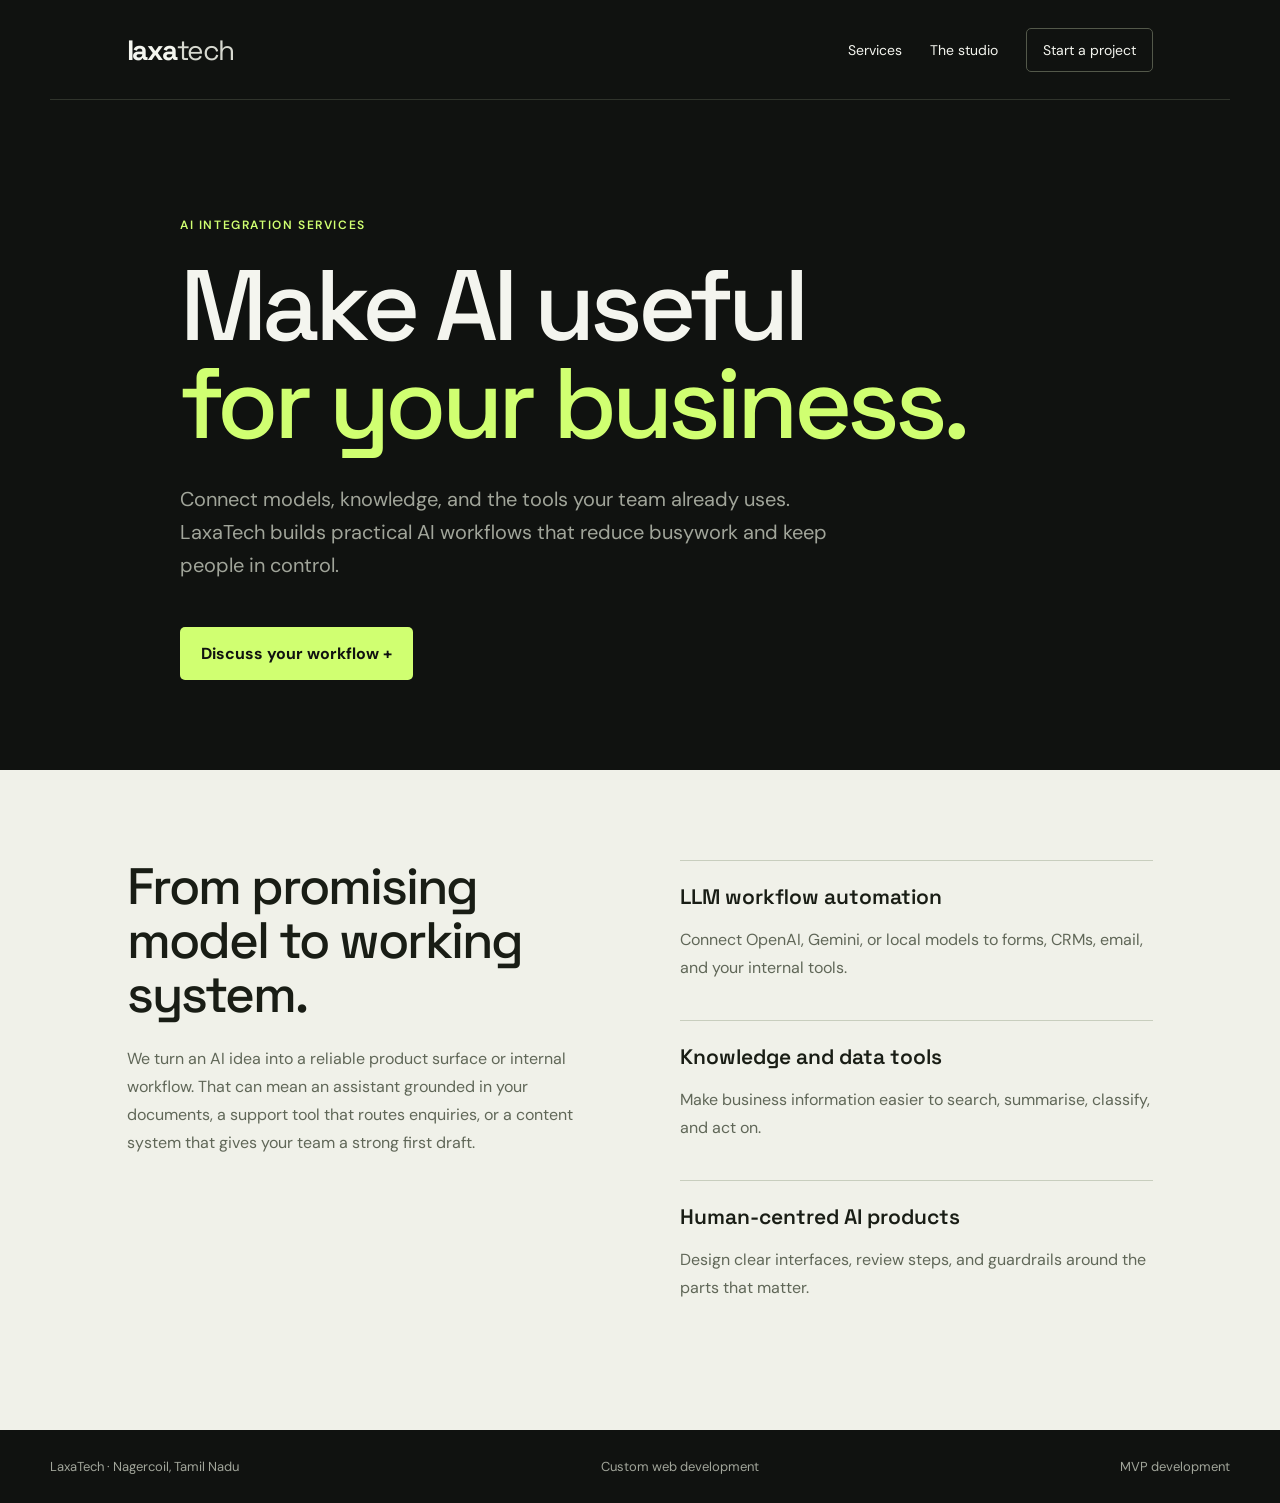
==== ai-integration-services/index.html @ cdd63769 "Add SEO enhancements and new service pages for LaxaTech" ====
<!DOCTYPE html>
<html lang="en">
<head>
  <meta charset="utf-8"><meta name="viewport" content="width=device-width, initial-scale=1">
  <title>AI Integration Services for Business | LaxaTech</title>
  <meta name="description" content="LaxaTech connects AI models, business data, and everyday tools into useful workflows, assistants, and automations for growing teams.">
  <link rel="canonical" href="https://laxatech.tech/ai-integration-services">
  <meta name="robots" content="index,follow">
  <link rel="stylesheet" href="../service-page.css">
  <script type="application/ld+json">{"@context":"https://schema.org","@type":"Service","name":"AI integration services","provider":{"@type":"Organization","name":"LaxaTech","url":"https://laxatech.tech/"},"serviceType":"AI integration services","areaServed":"Worldwide"}</script>
</head>
<body>
  <header class="header wrap"><a class="brand" href="../">laxa<span class="brand-light">tech</span></a><nav aria-label="Main navigation"><a href="../#services">Services</a><a href="../#studio">The studio</a><a class="cta" href="../#start">Start a project</a></nav></header>
  <main>
    <section class="hero wrap"><p class="eyebrow">AI INTEGRATION SERVICES</p><h1>Make AI useful<br><span>for your business.</span></h1><p class="lede">Connect models, knowledge, and the tools your team already uses. LaxaTech builds practical AI workflows that reduce busywork and keep people in control.</p><a class="button" href="../#start">Discuss your workflow +</a></section>
    <section class="content"><div class="wrap content-grid"><div><h2>From promising model to working system.</h2><p>We turn an AI idea into a reliable product surface or internal workflow. That can mean an assistant grounded in your documents, a support tool that routes enquiries, or a content system that gives your team a strong first draft.</p></div><div><div class="feature"><h3>LLM workflow automation</h3><p>Connect OpenAI, Gemini, or local models to forms, CRMs, email, and your internal tools.</p></div><div class="feature"><h3>Knowledge and data tools</h3><p>Make business information easier to search, summarise, classify, and act on.</p></div><div class="feature"><h3>Human-centred AI products</h3><p>Design clear interfaces, review steps, and guardrails around the parts that matter.</p></div></div></div></section>
  </main>
  <footer class="footer wrap"><span>LaxaTech · Nagercoil, Tamil Nadu</span><a href="../custom-web-development">Custom web development</a><a href="../mvp-development">MVP development</a></footer>
</body>
</html>
---- service-page.css ----
@import url('https://fonts.googleapis.com/css2?family=DM+Sans:wght@400;500;600;700&family=Space+Grotesk:wght@400;500;600;700&display=swap');
:root{--bg:#101210;--text:#f4f5ef;--muted:#a1a59a;--lime:#d0ff71;--line:#30342c;--paper:#f0f1e9;--ink:#191d15}*{box-sizing:border-box}html{scroll-behavior:smooth}body{margin:0;background:var(--bg);color:var(--text);font-family:'DM Sans',sans-serif;-webkit-font-smoothing:antialiased}a{color:inherit;text-decoration:none}.wrap{max-width:1180px;margin:auto;padding:0 6%}.header{height:100px;border-bottom:1px solid var(--line);display:flex;align-items:center;justify-content:space-between}.brand{font-family:'Space Grotesk',sans-serif;font-size:28px;font-weight:700;letter-spacing:-1.5px}.brand-light{font-weight:400;color:#d7d9d0}.header nav{display:flex;gap:28px;align-items:center;font-size:14px}.header nav a:hover{color:var(--lime)}.header .cta{border:1px solid #53584a;border-radius:5px;padding:12px 16px}.hero{padding:105px 0 90px;max-width:920px}.eyebrow{color:var(--lime);font-size:12px;font-weight:600;letter-spacing:1.6px}.hero h1{font-family:'Space Grotesk',sans-serif;font-size:clamp(48px,8vw,100px);line-height:.98;letter-spacing:-5px;font-weight:500;margin:24px 0 30px}.hero h1 span{color:var(--lime)}.lede{max-width:650px;color:var(--muted);font-size:20px;line-height:1.65}.button{display:inline-block;background:var(--lime);color:var(--bg);font-weight:700;padding:16px 21px;border-radius:5px;margin-top:25px}.content{background:var(--paper);color:var(--ink);padding:90px 0}.content-grid{display:grid;grid-template-columns:1fr 1fr;gap:80px}.content h2{font:500 clamp(32px,4vw,56px)/1.05 'Space Grotesk',sans-serif;letter-spacing:-2px;margin:0 0 24px}.content h3{font:600 21px 'Space Grotesk',sans-serif;margin:0 0 10px}.content p{line-height:1.75;color:#606758}.feature{border-top:1px solid #c8cebe;padding:22px 0}.footer{padding:28px 0;color:var(--muted);font-size:13px;display:flex;justify-content:space-between;gap:20px}.footer a:hover{color:var(--lime)}@media(max-width:700px){.header{height:82px}.header nav a:not(.cta){display:none}.hero{padding:70px 0 65px}.hero h1{letter-spacing:-2.5px}.lede{font-size:17px}.content{padding:60px 0}.content-grid{grid-template-columns:1fr;gap:45px}.footer{flex-wrap:wrap}.footer span{width:100%}}
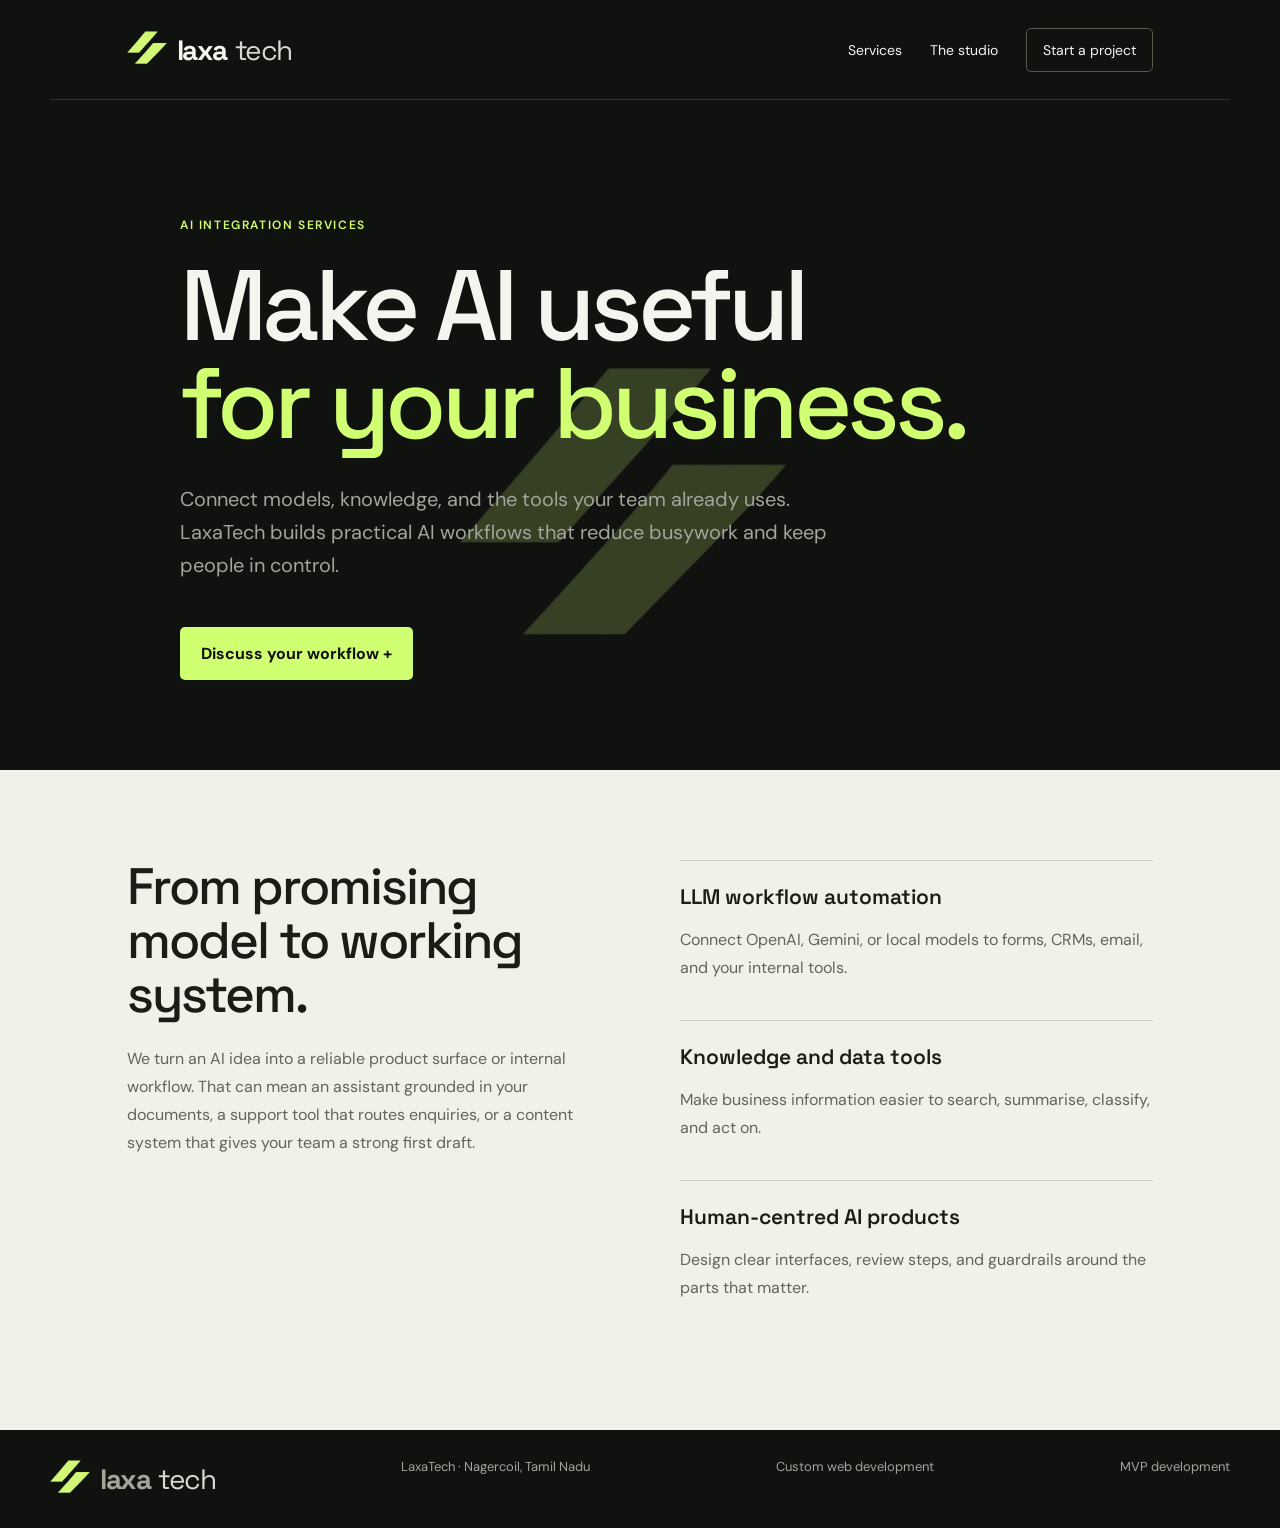
==== commit fd722757: "Refactor code structure for improved readability and maintainability" ====
--- a/ai-integration-services/index.html
+++ b/ai-integration-services/index.html
@@ -6,15 +6,15 @@
   <meta name="description" content="LaxaTech connects AI models, business data, and everyday tools into useful workflows, assistants, and automations for growing teams.">
   <link rel="canonical" href="https://laxatech.tech/ai-integration-services">
   <meta name="robots" content="index,follow">
-  <link rel="stylesheet" href="../service-page.css">
+  <link rel="stylesheet" href="../service-page.css"><link rel="stylesheet" href="../background-logo.css">
   <script type="application/ld+json">{"@context":"https://schema.org","@type":"Service","name":"AI integration services","provider":{"@type":"Organization","name":"LaxaTech","url":"https://laxatech.tech/"},"serviceType":"AI integration services","areaServed":"Worldwide"}</script>
 </head>
 <body>
-  <header class="header wrap"><a class="brand" href="../">laxa<span class="brand-light">tech</span></a><nav aria-label="Main navigation"><a href="../#services">Services</a><a href="../#studio">The studio</a><a class="cta" href="../#start">Start a project</a></nav></header>
+  <header class="header wrap"><a class="brand" href="../"><span class="brand-logo"><img src="../bg%20logo.png" alt="Laxa Tech logo"></span>laxa<span class="brand-light">tech</span></a><nav aria-label="Main navigation"><a href="../#services">Services</a><a href="../#studio">The studio</a><a class="cta" href="../#start">Start a project</a></nav></header>
   <main>
     <section class="hero wrap"><p class="eyebrow">AI INTEGRATION SERVICES</p><h1>Make AI useful<br><span>for your business.</span></h1><p class="lede">Connect models, knowledge, and the tools your team already uses. LaxaTech builds practical AI workflows that reduce busywork and keep people in control.</p><a class="button" href="../#start">Discuss your workflow +</a></section>
     <section class="content"><div class="wrap content-grid"><div><h2>From promising model to working system.</h2><p>We turn an AI idea into a reliable product surface or internal workflow. That can mean an assistant grounded in your documents, a support tool that routes enquiries, or a content system that gives your team a strong first draft.</p></div><div><div class="feature"><h3>LLM workflow automation</h3><p>Connect OpenAI, Gemini, or local models to forms, CRMs, email, and your internal tools.</p></div><div class="feature"><h3>Knowledge and data tools</h3><p>Make business information easier to search, summarise, classify, and act on.</p></div><div class="feature"><h3>Human-centred AI products</h3><p>Design clear interfaces, review steps, and guardrails around the parts that matter.</p></div></div></div></section>
   </main>
-  <footer class="footer wrap"><span>LaxaTech · Nagercoil, Tamil Nadu</span><a href="../custom-web-development">Custom web development</a><a href="../mvp-development">MVP development</a></footer>
+  <footer class="footer wrap"><a class="brand" href="../"><span class="brand-logo"><img src="../bg%20logo.png" alt="Laxa Tech logo"></span>laxa<span class="brand-light">tech</span></a><span>LaxaTech · Nagercoil, Tamil Nadu</span><a href="../custom-web-development">Custom web development</a><a href="../mvp-development">MVP development</a></footer>
 </body>
 </html>
--- a/background-logo.css
+++ b/background-logo.css
@@ -0,0 +1,8 @@
+body{position:relative}
+body:before{content:'';position:fixed;inset:0;background:url('bg%20logo.png') center 80px / min(85vw,900px) auto no-repeat;opacity:.2;pointer-events:none;z-index:0}
+body>*{position:relative;z-index:1}
+#ambient-field{z-index:-1}
+.brand{display:inline-flex;align-items:center;gap:8px}
+.brand-logo{display:block;position:relative;width:42px;height:42px;overflow:hidden;flex-shrink:0}
+.brand-logo img{position:absolute;width:108px;height:108px;max-width:none;left:-32px;top:-32px}
+@media(max-width:700px){.brand{gap:7px}.brand-logo{width:34px;height:34px}.brand-logo img{width:96px;height:96px;left:-28px;top:-29px}}
